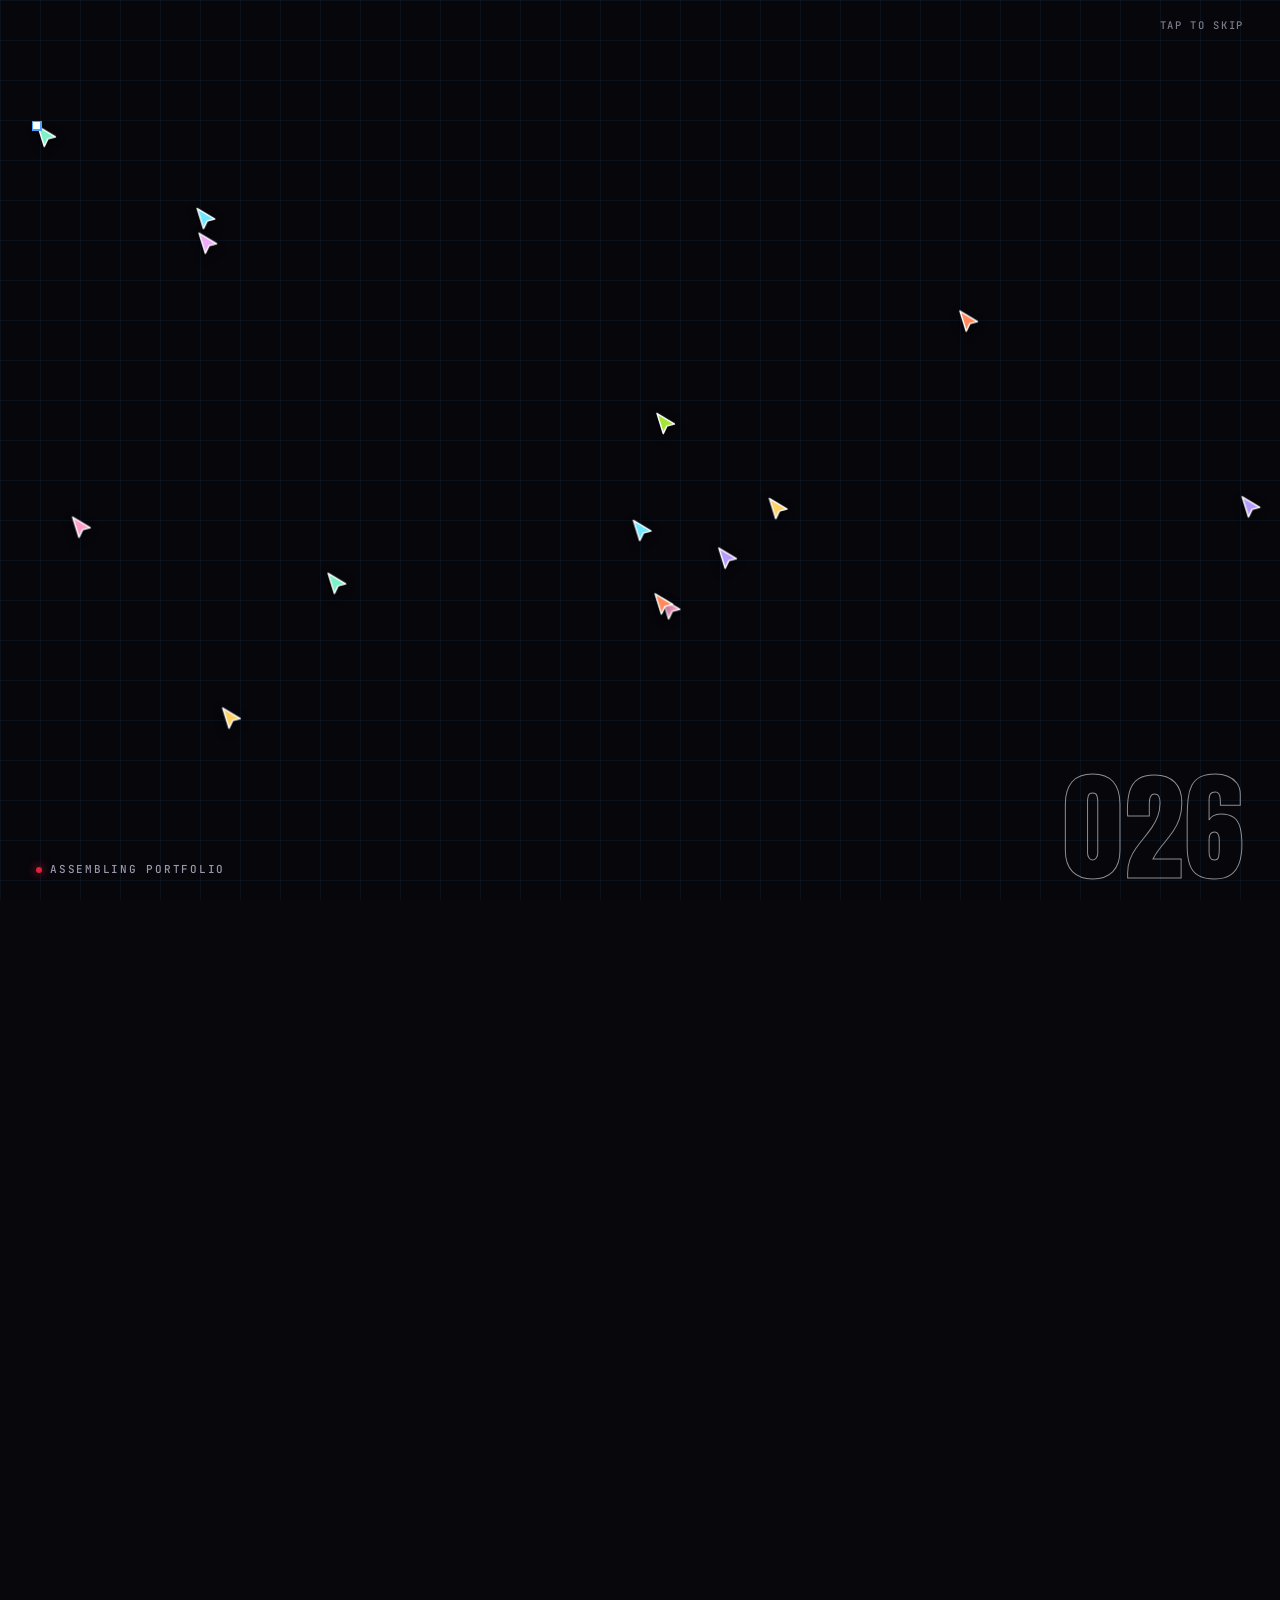
==== simple/index.html @ 1dc8078d "Add files via upload" ====
<!doctype html>
<html lang="en">
<head>
<meta charset="utf-8">
<meta name="viewport" content="width=device-width, initial-scale=1">
<title>Sudarshan Das · Portfolio (simpler version)</title><script>(function(){var K="sd_version";document.addEventListener("click",function(e){var a=e.target.closest&&e.target.closest(".vswitch a");if(!a)return;try{localStorage.setItem(K,a.getAttribute("data-v"))}catch(_){}e.stopImmediatePropagation()},true)})();</script>
<meta name="description" content="Sudarshan Das: Physics student and teacher-in-training at the Central University of Kerala. Research in thin films and detectors, teaching, and creator work in music and video.">
<meta property="og:title" content="Sudarshan Das · Portfolio">
<meta property="og:description" content="Physics · Teacher-in-training · Creator">
<meta property="og:image" content="assets/hero.jpg">
<meta name="theme-color" content="#07070c">
<link rel="preload" href="assets/fonts/Anton-Regular.woff2" as="font" type="font/woff2" crossorigin>
<link rel="preload" href="assets/fonts/caveat700.woff2" as="font" type="font/woff2" crossorigin>
<script src="boot.js"></script>
<link rel="stylesheet" href="styles.css">
</head>
<body>
<div class="bg" aria-hidden="true"><i class="blob b1"></i><i class="blob b2"></i><i class="blob b3"></i><i class="grid"></i></div>
<div class="progress" aria-hidden="true"><i></i></div>
<div class="cursor-dot" aria-hidden="true"></div>
<div class="cursor-ring" aria-hidden="true"></div>
<div class="trail" aria-hidden="true"></div>
<div class="ghosts" aria-hidden="true"></div>
<ol class="rail" aria-hidden="true">
  <li data-to="top"><span>00</span></li><li data-to="about"><span>01</span></li><li data-to="experience"><span>02</span></li><li data-to="work"><span>03</span></li><li data-to="skills"><span>04</span></li><li data-to="contact"><span>05</span></li>
</ol>

<header class="topbar">
  <div class="pillnav">
    <a class="brand" href="#top" aria-label="Back to top"><b>SD</b><span>.</span></a>
    <nav aria-label="Main">
      <a href="#about">About</a>
      <a href="#experience">Experience</a>
      <a href="#work">Work</a>
      <a href="#contact">Contact</a>
    </nav>
    <span class="clock mono" aria-hidden="true"><i></i><span id="clock">Kerala · IST</span></span>
  </div>
</header>
<div class="vswitch" role="group" aria-label="Choose version"><span class="vlabel" aria-hidden="true">Version</span><a href="../" data-v="sketch" title="Sketch (full experience)">Sketch</a><a href="./" data-v="simple" title="Simpler version" class="on" aria-current="true">Simpler</a></div>
<p class="mode-chip mono"><span>Simpler version</span></p>

<main id="top">
  <!-- HERO -->
  <section class="hero" aria-labelledby="hero-title">
    <div class="hero-bg" aria-hidden="true"><span class="plus pl1">+</span><span class="plus pl2">+</span><span class="plus pl3">+</span><span class="plus pl4">+</span></div>

    <h1 id="hero-title" class="hero-title">PORTFOLIO</h1>

    <div class="hero-grid">
      <div class="hero-copy">
        <p class="hello" data-h><span class="script">Hello, I'm</span> <span class="namebox">Sudarshan Das</span></p>
        <p class="rolepill" data-h><i class="rdot"></i><span class="typed">Physics · Teacher-in-training · Creator</span><i class="caret"></i></p>
        <p class="hero-p" data-h><b>Physics</b> student and <b>teacher-in-training</b> at the Central University of Kerala. <b>Research</b> in thin films and detectors, <b>teaching</b>, and <b>creator work</b> in music and video.</p>
        <ul class="chips" data-h data-stagger>
          <li>B.Sc. B.Ed. Physics (ITEP)</li>
          <li>Central Univ. of Kerala</li>
          <li>Thin films &amp; detectors</li>
          <li>Music &amp; video</li>
        </ul>
        <div class="cta" data-h>
          <a class="btn btn-red magnetic" href="#experience"><span>Research &amp; teaching</span></a>
          <a class="btn btn-ghost magnetic" href="#work"><span>Creator work</span></a>
        </div>
      </div>

      <figure class="hero-card" data-h>
        <div class="card-tilt" data-hero-tilt>
          <img src="assets/hero.jpg" alt="Sudarshan Das in a navy tee with a skeleton graphic, by a lake at golden hour" width="720" height="900" fetchpriority="high">
          <span class="scan" aria-hidden="true"></span>
          <span class="status"><i></i>Student · Creator · Music &amp; Video</span>
          <figcaption>
            <span class="mono">(00) PROFILE</span>
            <span class="pill">Odisha → Kerala</span>
          </figcaption>
        </div>
        <div class="glow" aria-hidden="true"></div>
      </figure>

      <aside class="hero-list" aria-label="What I do" data-h>
        <ol>
          <li><span class="mono">01. Research</span><b>Thin films &amp; detectors</b><p>CdS/ZnS solar films at KIIT, RPC detectors at NISER.</p></li>
          <li><span class="mono">02. Teaching</span><b>Classroom &amp; online</b><p>Teaching internship and remote classes with eVidyaloka.</p></li>
          <li><span class="mono">03. Creator</span><b>Music &amp; video</b><p>Lyric reels, a Gita series and my own songs.</p></li>
        </ol>
      </aside>
    </div>
    <a class="scroll-cue mono" href="#about" data-h aria-label="Scroll to About"><i></i>Scroll</a>
  </section>

  <div class="marquee" aria-hidden="true">
    <div class="row" data-dir="-1"><div class="track">
      <span>Solar thin films</span><i>✦</i><span>RPC detectors</span><i>✦</i><span>Classroom physics</span><i>✦</i><span>Lyric reels</span><i>✦</i><span>Bhagavad Gita series</span><i>✦</i><span>Own songs</span><i>✦</i>
    </div></div>
    <div class="row alt" data-dir="1"><div class="track">
      <span>Understand it</span><i>✦</i><span>Build it</span><i>✦</i><span>Explain it</span><i>✦</i><span>Physics</span><i>✦</i><span>Teacher-in-training</span><i>✦</i><span>Creator</span><i>✦</i>
    </div></div>
  </div>

  <!-- STATS (all from the resume or his own posts) -->
  <section class="stats" aria-label="At a glance">
    <div class="stat reveal">
      <span class="num" data-to="2">02</span><i class="bar"></i>
      <span class="stat-label">Research fellowships &amp; internships</span>
    </div>
    <div class="stat reveal" data-delay="1">
      <span class="num" data-to="2">02</span><i class="bar"></i>
      <span class="stat-label">Years of remote teaching (eVidyaloka)</span>
    </div>
    <div class="stat reveal" data-delay="2">
      <span class="num" data-to="1">01</span><i class="bar"></i>
      <span class="stat-label">Full-length Hindi lyrical film</span>
    </div>
    <div class="stat reveal" data-delay="3">
      <span class="num" data-to="2">02</span><i class="bar"></i>
      <span class="stat-label">Episodes of the Gita series</span>
    </div>
  </section>

  <!-- ABOUT -->
  <section id="about" class="section" data-n="01" aria-labelledby="about-title">
    <p class="mono tag" data-scramble>(01/05) ABOUT</p>
    <div class="about-grid">
      <div class="about-text">
        <h2 id="about-title" data-split data-sel>Background &amp; Philosophy</h2>
        <p class="lead reveal" data-delay="1">I'm a Physics student at the Central University of Kerala, training to become a teacher through the B.Sc. B.Ed. (ITEP) programme. I'm from Odisha.</p>
        <p class="reveal" data-delay="2">My research so far is in solid-state and radiation physics: CdS and ZnS solar thin films at KIIT Bhubaneswar, and Resistive Plate Chamber detectors at NISER. I also teach, online for rural government school learners and now in a school classroom. Outside the lab I make music and video.</p>
        <ol class="principles reveal" data-delay="3" data-stagger>
          <li><b>Understand it.</b> Start from the physical question, not the formula.</li>
          <li><b>Build it.</b> Breadboards, thin films, detectors, code. Make it work.</li>
          <li><b>Explain it.</b> If a Class 9 student can't follow it, I haven't finished learning it.</li>
        </ol>
      </div>
      <figure class="about-img reveal clipin" data-delay="2" data-par="-0.06">
        <img src="assets/about.jpg" alt="Sudarshan Das, arms crossed, standing in front of trees by the water" width="600" height="750" loading="lazy">
      </figure>
    </div>
  </section>

  <!-- EXPERIENCE -->
  <section id="experience" class="section" data-n="02" aria-labelledby="exp-title">
    <p class="mono tag" data-scramble>(02/05) EXPERIENCE</p>
    <h2 id="exp-title" data-split data-sel>Research &amp; Teaching</h2>

    <div class="cards research">
      <article class="card reveal">
        <div class="card-body">
          <div class="card-head">
            <span class="mono small">May – Jul 2026</span>
            <span class="stat-mini">NSIP</span>
          </div>
          <h3>Summer Research Fellow</h3>
          <p class="org">Center for Medical and Radiation Physics, NISER Bhubaneswar</p>
          <p>Studying Resistive Plate Chamber detectors: time resolution, spatial tracking and signal processing for charged-particle detection. Guided by Prof. Bedangadas Mohanty.</p>
        </div>
      </article>
      <article class="card reveal" data-delay="1">
        <div class="card-body">
          <div class="card-head">
            <span class="mono small">Mar 2025</span>
            <span class="stat-mini">CdS/ZnS</span>
          </div>
          <h3>Summer Research Intern</h3>
          <p class="org">Photovoltaic Lab, KIIT Bhubaneswar</p>
          <p>Synthesised CdS and ZnS thin films for solar cells, then characterised their optical and structural properties. Supervised by Dr. Udai P. Singh.</p>
        </div>
      </article>
    </div>

    <h3 class="sub" data-split>Teaching &amp; outreach</h3>
    <ol class="timeline" data-timeline>
      <li class="reveal">
        <span class="when mono">Aug – Nov 2026</span>
        <div><b>Teaching internship</b> · PM SHRI Kendriya Vidyalaya, Nileshwar<p>Lesson plans with the 5E model, formative assessment and classroom engagement for middle and secondary classes.</p></div>
      </li>
      <li class="reveal">
        <span class="when mono">Mar 2024 – Apr 2026</span>
        <div><b>Remote digital instruction</b> · eVidyaloka<p>Virtual English classes for rural government school learners over two years, with comprehension checks and visual, digital materials.</p></div>
      </li>
      <li class="reveal">
        <span class="when mono">Feb 2026 – Feb 2027</span>
        <div><b>Campus representative</b> · Internshala<p>Campus outreach, peer drives and events around internships and career skills.</p></div>
      </li>
      <li class="reveal">
        <span class="when mono">2026 – 2027</span>
        <div><b>NSS Unit-4</b> · Central University of Kerala<p>Community service and awareness work. Selected to represent the university at the Viksit Bharat Youth Parliament speech competition, Feb 2026.</p></div>
      </li>
    </ol>

    <h3 class="sub" data-split>Projects</h3>
    <div class="cards projects">
      <article class="card reveal">
        <div class="card-body">
          <div class="card-head"><span class="mono small">Nov 2025 – Jan 2026</span></div>
          <h3>Secure Data Hiding with LSB Steganography</h3>
          <p>Hid data in digital images with the least-significant-bit method, then tested noise resilience and measured quality with PSNR and MSE.</p>
          <ul class="tags"><li>Python</li><li>DSP</li><li>PSNR / MSE</li></ul>
        </div>
      </article>
      <article class="card reveal" data-delay="1">
        <div class="card-body">
          <div class="card-head"><span class="mono small">Classroom</span></div>
          <h3>Breadboard Demos for Secondary Learners</h3>
          <p>Working circuits, including multivibrators and clap switches, built to make electronics concrete for school students.</p>
          <ul class="tags"><li>Breadboard</li><li>Multivibrators</li><li>Sensors</li></ul>
        </div>
      </article>
    </div>
  </section>

  <!-- WORK (creator) -->
  <section id="work" class="section" data-n="03" aria-labelledby="work-title">
    <p class="mono tag" data-scramble>(03/05) WORK</p>
    <h2 id="work-title" data-split data-sel>Creator Work</h2>

    <div class="cards">
      <!-- Ye Baarish, Ye Mausam -->
      <article class="card card-feature reveal">
        <div class="card-media">
          <video class="preview" src="assets/preview-kerala.mp4" poster="assets/cover-kerala.jpg" muted loop playsinline preload="metadata" aria-label="Preview clip from Ye Baarish, Ye Mausam"></video>
          <span class="chip chip-red">Film</span>
        </div>
        <div class="card-body">
          <div class="card-head">
            <span class="mono small">Hindi lyrical video</span>
            <span class="stat-mini">01 <small>full-length</small></span>
          </div>
          <h3>Ye Baarish, Ye Mausam</h3>
          <p>Kerala rain and a one-sided love story. I directed the visuals and the lyric treatment; the song was made with Suno AI.</p>
          <p class="honest">AI-assisted: the song was made with Suno AI. Visuals and lyric direction are mine.</p>
          <div class="btn-row">
            <a class="btn btn-red" href="https://ye-baarish-ye-mausam.sites.tab.bot/" target="_blank" rel="noopener">Download the song ↗</a>
          </div>
        </div>
      </article>

      <!-- Gita series -->
      <article class="card reveal">
        <div class="card-media duo">
          <img src="assets/cover-gita1.jpg" alt="Bhagavad Gita series, Day 1 cover" loading="lazy" width="540" height="960">
          <img src="assets/cover-gita2.jpg" alt="Bhagavad Gita series, Day 2 cover" loading="lazy" width="540" height="960">
          <video class="preview" src="assets/preview-gita.mp4" muted loop playsinline preload="metadata" aria-label="Preview clip from the Bhagavad Gita series"></video>
        </div>
        <div class="card-body">
          <div class="card-head">
            <span class="mono small">Animated series · daily</span>
            <span class="stat-mini">02 <small>episodes</small></span>
          </div>
          <h3>Bhagavad Gita Series</h3>
          <p>One verse a day. Hindi narration, the Sanskrit shloka, English captions, painted characters.</p>
          <ul class="tags"><li>Day 1 · 1.1</li><li>Day 2 · 1.2</li></ul>
          <div class="btn-row">
            <a class="btn btn-ghost" href="https://www.instagram.com/sudarshan.4u/" target="_blank" rel="noopener">Follow on Instagram ↗</a>
          </div>
        </div>
      </article>

      <div class="stack">
      <article class="card card-type reveal">
        <div class="card-body">
          <div class="card-head"><span class="mono small">Reels</span><span class="glyph" aria-hidden="true">♪</span></div>
          <h3>Lyric Reels</h3>
          <p>Lyric reels in the style of Darshan Raval's songs: words on screen, timed to the line, cut for Instagram.</p>
          <ul class="tags"><li>Hindi</li><li>Lyrics</li><li>Short-form</li></ul>
          <div class="btn-row">
            <a class="btn btn-ghost" href="https://www.instagram.com/sudarshan.4u/" target="_blank" rel="noopener">See the reels ↗</a>
          </div>
        </div>
      </article>

      <article class="card card-type reveal">
        <div class="card-body">
          <div class="card-head"><span class="mono small">Music</span><span class="glyph" aria-hidden="true">✶</span></div>
          <h3>Own Songs</h3>
          <p>I write and release my own songs, from lyrics to the final cut.</p>
          <ul class="tags"><li>Original</li><li>Writing</li><li>Release</li></ul>
          <div class="btn-row">
            <a class="btn btn-ghost" href="https://www.instagram.com/sudarshan.4u/" target="_blank" rel="noopener">Listen on Instagram ↗</a>
          </div>
        </div>
      </article>
      </div>
    </div>
  </section>

  <!-- SKILLS & EDUCATION -->
  <section id="skills" class="section" data-n="04" aria-labelledby="skills-title">
    <p class="mono tag" data-scramble>(04/05) SKILLS</p>
    <h2 id="skills-title" data-split data-sel>Education &amp; Skills</h2>

    <div class="edu reveal">
      <p class="mono small">Education</p>
      <div class="edu-row">
        <b>B.Sc. B.Ed. in Physics (Integrated Teacher Education Programme)</b>
        <span>Central University of Kerala · Aug 2023 – Apr 2027</span>
      </div>
      <div class="edu-row">
        <b>Higher Secondary (+2 Science)</b>
        <span>NIST Higher Secondary School, Balasore · 2021 – 2023</span>
      </div>
    </div>

    <div class="skills" data-stagger-skip>
      <div class="skill-group reveal"><h4>Physics &amp; materials</h4><p>Thin film deposition, CdS/ZnS fabrication, RPC detectors, optical spectroscopy, radiation physics</p></div>
      <div class="skill-group reveal" data-delay="1"><h4>Software &amp; web</h4><p>Python, GitHub, Supabase, VS Code, platform deployment</p></div>
      <div class="skill-group reveal" data-delay="2"><h4>Signal &amp; data</h4><p>LSB steganography, noise resilience analysis, digital signal processing, PSNR / MSE</p></div>
      <div class="skill-group reveal" data-delay="3"><h4>Electronics</h4><p>Breadboard prototyping, multivibrator circuits, sensor integration, analog troubleshooting</p></div>
      <div class="skill-group reveal" data-delay="4"><h4>Teaching &amp; communication</h4><p>STEM lesson planning, thinking-classroom methods, seminar delivery, public speaking</p></div>
    </div>

    <div class="langs reveal">
      <span class="mono small">Languages</span>
      <ul class="tags"><li>Odia · advanced</li><li>English · advanced</li><li>Hindi · advanced</li><li>Malayalam · intermediate</li></ul>
    </div>
  </section>

  <!-- CONTACT -->
  <section id="contact" class="section contact" data-n="05" aria-labelledby="contact-title">
    <p class="mono tag" data-scramble>(05/05) CONTACT</p>
    <h2 id="contact-title" data-split data-sel>Say hi.</h2>
    <p class="reveal" data-delay="1">The easiest way to reach me is a DM on Instagram.</p>
    <div class="btn-row reveal" data-delay="2">
      <a class="btn btn-red btn-lg" href="https://www.instagram.com/sudarshan.4u/" target="_blank" rel="noopener">DM @sudarshan.4u ↗</a>
      <a class="btn btn-ghost btn-lg" href="https://github.com/Darshan-143" target="_blank" rel="noopener">GitHub ↗</a>
    </div>

    <div class="ask reveal" data-delay="3" id="ask" data-sel>
      <h3>Request my contact details</h3>
      <p class="ask-note">I keep my phone and email off this page. Add your name and why you want to reach me; the message goes to my Instagram DM, and I decide whether to share.</p>
      <label class="field">
        <span>Your name</span>
        <input id="ask-name" type="text" autocomplete="name" maxlength="60" placeholder="Name">
      </label>
      <label class="field">
        <span>Why you want to reach me</span>
        <input id="ask-why" type="text" maxlength="140" placeholder="Work, a collab, a teaching question…">
      </label>
      <button id="ask-btn" class="btn btn-red" type="button">Request via Instagram DM ↗</button>
      <p id="ask-status" class="ask-status" role="status" aria-live="polite"></p>
    </div>
  </section>

</main>

<footer class="footer">
  <p class="to-sketch"><a href="../" data-v="sketch" class="vfoot">&larr; Back to the sketch version</a></p>
  <p><span>© Sudarshan Das</span> <span class="sep">·</span> <span>Designed &amp; built with Tab</span></p>
</footer>

<script src="script.js"></script>
</body>
</html>
---- simple/styles.css ----
/* Sudarshan Das · portfolio v2. Mobile first. Self-contained: no remote assets. */
@font-face{font-family:"Anton";src:url(assets/fonts/Anton-Regular.woff2) format("woff2");font-display:swap}
@font-face{font-family:"Caveat";src:url(assets/fonts/caveat700.woff2) format("woff2");font-weight:700;font-display:swap}
@font-face{font-family:"Space Grotesk";src:url(assets/fonts/sg.woff2) format("woff2");font-weight:400 700;font-display:swap}
@font-face{font-family:"JetBrains Mono";src:url(assets/fonts/jb500.woff2) format("woff2");font-weight:500;font-display:swap}
:root{
  --bg:#07070c;--bg2:#0d0b1f;--indigo:#1c1650;--indigo-2:#2a2170;
  --red:#e0213a;--red-2:#ff4d5e;--red-d:#6e0f1f;
  --blue:#4aa3ff;
  --ink:#f4f2f7;--mute:#9b97ab;--line:rgba(255,255,255,.09);--glass:rgba(255,255,255,.04);
  --sans:"Space Grotesk",-apple-system,BlinkMacSystemFont,"Segoe UI",Inter,Helvetica,Arial,system-ui,sans-serif;
  --display:"Anton","Arial Narrow Bold",Impact,"Helvetica Neue",Arial,sans-serif;
  --script:"Caveat","Segoe Script","Bradley Hand",cursive;
  --mono:"JetBrains Mono",ui-monospace,SFMono-Regular,Menlo,Consolas,"Liberation Mono",monospace;
  --ease:cubic-bezier(.16,.84,.24,1);
  --radius:18px;--pad:20px;
  color-scheme:dark;
}
*,*::before,*::after{box-sizing:border-box}
html{-webkit-text-size-adjust:100%;scroll-behavior:auto;overflow-x:hidden;overflow-x:clip}
html.intro,html.intro body{overflow:hidden;height:100%}
body{margin:0;min-height:100vh;overflow-x:clip;font-family:var(--sans);color:var(--ink);background:var(--bg);line-height:1.55;-webkit-font-smoothing:antialiased}
img,video{display:block;max-width:100%;height:auto}
a{color:inherit}
:focus-visible{outline:2px solid var(--red-2);outline-offset:3px;border-radius:6px}
h1,h2,h3,p,ul,ol,figure{margin:0}
::selection{background:var(--red);color:#fff}
.mono{font-family:var(--mono);font-size:11.5px;letter-spacing:.14em;text-transform:uppercase;color:var(--mute)}
.small{font-size:11px}

/* ---------- ambient background (fixed layer, cheap transforms only) ---------- */
.bg{position:fixed;inset:0;z-index:-1;overflow:hidden;background:var(--bg)}
.blob{position:absolute;border-radius:50%;opacity:.6;will-change:transform}
.b1{width:90vw;height:70vh;right:-35vw;top:-18vh;background:radial-gradient(closest-side,rgba(224,33,58,.55),transparent);animation:drift1 22s ease-in-out infinite alternate}
.b2{width:100vw;height:80vh;left:-45vw;top:28vh;background:radial-gradient(closest-side,rgba(42,33,112,.9),transparent);animation:drift2 28s ease-in-out infinite alternate}
.b3{width:80vw;height:60vh;right:-30vw;bottom:-10vh;background:radial-gradient(closest-side,rgba(28,22,80,.9),transparent);animation:drift1 34s ease-in-out infinite alternate-reverse}
.grid{position:absolute;inset:0;background-image:linear-gradient(rgba(255,255,255,.035) 1px,transparent 1px),linear-gradient(90deg,rgba(255,255,255,.035) 1px,transparent 1px);background-size:56px 56px;
  -webkit-mask-image:radial-gradient(70% 60% at 50% 30%,#000,transparent 80%);mask-image:radial-gradient(70% 60% at 50% 30%,#000,transparent 80%)}
@keyframes drift1{to{transform:translate3d(-8vw,10vh,0) scale(1.15)}}
@keyframes drift2{to{transform:translate3d(10vw,-8vh,0) scale(1.1)}}

/* ---------- progress, rail ---------- */
.progress{position:fixed;left:0;right:0;top:0;height:3px;z-index:90;pointer-events:none}
.progress i{display:block;height:100%;width:100%;transform-origin:0 50%;transform:scaleX(0);background:linear-gradient(90deg,var(--red-d),var(--red),var(--red-2));box-shadow:0 0 14px 2px rgba(224,33,58,.8)}
.rail{display:none}
@media (min-width:1100px){
  .rail{display:flex;flex-direction:column;gap:14px;position:fixed;right:22px;top:50%;translate:0 -50%;z-index:60;list-style:none;margin:0;padding:0}
  .rail::before{content:"";position:absolute;right:3px;top:0;bottom:0;width:1px;background:var(--line)}
  .rail::after{content:"";position:absolute;right:3px;top:0;bottom:0;width:1px;background:var(--red);transform-origin:0 0;transform:scaleY(var(--p,0));box-shadow:0 0 10px var(--red)}
  .rail li{position:relative;display:flex;justify-content:flex-end;align-items:center;gap:10px;cursor:pointer;padding-right:14px}
  .rail li::after{content:"";position:absolute;right:0;top:50%;width:7px;height:7px;margin-top:-3.5px;border-radius:50%;background:#2b2a3a;transition:background .3s,box-shadow .3s,transform .3s;z-index:1}
  .rail li span{font-family:var(--mono);font-size:10px;letter-spacing:.12em;color:var(--mute);opacity:.55;transition:opacity .3s,color .3s,transform .3s}
  .rail li.on::after,.rail li.past::after{background:var(--red);box-shadow:0 0 12px 2px rgba(224,33,58,.8)}
  .rail li.on::after{transform:scale(1.5)}
  .rail li.on span{color:#fff;opacity:1;transform:translateX(-4px)}
}

/* ---------- top pill nav ---------- */
.topbar{position:fixed;inset:12px 0 auto 0;z-index:70;display:flex;justify-content:center;padding:0 10px;pointer-events:none}
.pillnav{pointer-events:auto;display:flex;align-items:center;gap:6px;padding:6px 8px 6px 6px;border-radius:999px;border:1px solid var(--line);
  background:rgba(14,12,28,.62);backdrop-filter:blur(14px) saturate(150%);-webkit-backdrop-filter:blur(14px) saturate(150%);
  box-shadow:0 10px 40px -12px rgba(0,0,0,.8),inset 0 1px 0 rgba(255,255,255,.06);transition:transform .5s var(--ease),opacity .4s}
.brand{display:inline-flex;align-items:center;justify-content:center;width:38px;height:34px;border-radius:999px;background:var(--red);color:#fff;text-decoration:none;font-family:var(--display);letter-spacing:.04em;font-size:15px;box-shadow:0 0 22px -2px rgba(224,33,58,.9)}
.brand span{color:#fff;opacity:.7}
.pillnav nav{display:flex;gap:2px}
.pillnav nav a{position:relative;font-size:12.5px;text-decoration:none;color:var(--mute);padding:7px 8px;border-radius:999px;transition:color .2s,background .2s}
.pillnav nav a:hover,.pillnav nav a.on{color:#fff;background:rgba(255,255,255,.07)}
.clock{display:none;align-items:center;gap:8px;padding:0 12px 0 6px;color:var(--ink);font-size:10.5px}
.clock i{width:6px;height:6px;border-radius:50%;background:#3ddc84;box-shadow:0 0 10px #3ddc84;animation:pulse 1.8s ease-in-out infinite}
@keyframes pulse{0%,100%{opacity:1;transform:scale(1)}50%{opacity:.35;transform:scale(.7)}}
html.intro .topbar{opacity:0;transform:translateY(-30px)}
.topbar{transition:opacity .6s .2s,transform .8s var(--ease) .2s}
.topbar.hide .pillnav{transform:translateY(-140%)}
@media (min-width:640px){.clock{display:inline-flex}.pillnav nav a{font-size:13.5px;padding:7px 12px}.pillnav{gap:10px}}

/* ---------- cursor ---------- */
.cursor-dot,.cursor-ring,.trail{display:none}
@media (pointer:fine){
  html:not(.rm) .cursor-dot,html:not(.rm) .cursor-ring{display:block;position:fixed;left:0;top:0;pointer-events:none;z-index:200;border-radius:50%;opacity:0;transition:opacity .3s}
  .cursor-dot{width:8px;height:8px;margin:-4px 0 0 -4px;background:#fff;box-shadow:0 0 14px 4px rgba(255,77,94,.95),0 0 40px 10px rgba(224,33,58,.5)}
  .cursor-ring{width:40px;height:40px;margin:-20px 0 0 -20px;border:1px solid rgba(255,77,94,.6);transition:opacity .3s,width .3s var(--ease),height .3s var(--ease),margin .3s var(--ease),background .3s,border-color .3s}
  .cursor-ring.hover{width:70px;height:70px;margin:-35px 0 0 -35px;background:rgba(224,33,58,.14);border-color:rgba(255,120,135,.9)}
  .cursor-ring.down{width:26px;height:26px;margin:-13px 0 0 -13px;background:rgba(224,33,58,.35)}
  html:not(.rm) .trail{display:block;position:fixed;left:0;top:0;z-index:199;pointer-events:none}
  .trail i{position:absolute;left:0;top:0;border-radius:50%;pointer-events:none;background:radial-gradient(circle,rgba(255,110,125,.9),rgba(224,33,58,.35) 55%,transparent 72%);will-change:transform;opacity:0}
  body.has-cursor .cursor-dot,body.has-cursor .cursor-ring{opacity:1}
  body.has-cursor .trail i{opacity:1}
  html.has-cursor-css,html.has-cursor-css a,html.has-cursor-css button{cursor:none}
}

/* ghost cursors (design-tool style collaborators) */
.ghosts{position:fixed;inset:0;z-index:65;pointer-events:none;overflow:hidden}
.ghost{position:absolute;left:0;top:0;opacity:0;transition:opacity 1s;will-change:transform;color:var(--c,#7cf0c8)}
.ghost.on{opacity:.95}
.ghost svg{display:block;width:17px;height:21px;fill:currentColor;stroke:#fff;stroke-width:1.1;stroke-linejoin:round;filter:drop-shadow(0 3px 5px rgba(0,0,0,.5))}
.ghost em{position:absolute;left:14px;top:17px;font:500 10px/1 var(--mono);font-style:normal;letter-spacing:.06em;color:#0a0a12;background:var(--c);border-radius:4px 10px 10px 10px;padding:4px 7px;white-space:nowrap}
.ghost em b{font-weight:500;color:#0a0a12;mix-blend-mode:normal}
.ghost.click svg{animation:click .35s ease-out}
@keyframes click{50%{transform:scale(.78)}}
@media (max-width:640px){.ghost{display:none}.ghost:nth-child(-n+2){display:block}}

/* ---------- intro / preloader ---------- */
.loader{position:fixed;inset:0;z-index:1000;overflow:hidden;cursor:pointer;color:var(--ink)}
.in-panel{position:absolute;left:0;right:0;height:50.5%;background:#06060b;transition:transform .9s cubic-bezier(.7,0,.2,1)}
.in-panel.top{top:0}.in-panel.bot{bottom:0}
.loader.open .in-panel.top{transform:translateY(-101%)}
.loader.open .in-panel.bot{transform:translateY(101%)}
.in-panel::after{content:"";position:absolute;left:0;right:0;height:2px;background:var(--red);box-shadow:0 0 22px 3px var(--red);opacity:0;transition:opacity .2s}
.in-panel.top::after{bottom:0}.in-panel.bot::after{top:0}
.loader.open .in-panel::after{opacity:1}
.in-grid{position:absolute;inset:0;background-image:linear-gradient(rgba(74,163,255,.07) 1px,transparent 1px),linear-gradient(90deg,rgba(74,163,255,.07) 1px,transparent 1px);background-size:40px 40px;opacity:0;transition:opacity .6s}
.loader.p2 .in-grid{opacity:1}
.in-stage{position:absolute;inset:0;transition:opacity .25s}
.loader.open .in-stage,.loader.open .in-grid,.loader.open .in-logo,.loader.open .in-count{opacity:0;transition:opacity .25s}
.in-logo{position:absolute;left:50%;top:50%;width:84px;height:84px;margin:-42px 0 0 -42px;border-radius:24px;background:var(--red);display:grid;place-items:center;
  font-family:var(--display);font-size:34px;letter-spacing:.04em;color:#fff;box-shadow:0 0 70px 6px rgba(224,33,58,.65);transform:scale(.2);opacity:0;transition:transform .7s var(--ease) .1s,opacity .4s .1s,top .8s var(--ease),left .8s var(--ease),width .8s var(--ease),height .8s var(--ease),margin .8s var(--ease),border-radius .8s}
.loader.p1 .in-logo{transform:scale(1);opacity:1}
.loader.p2 .in-logo{opacity:.0;transform:scale(.4)}
.in-count{position:absolute;left:var(--pad);right:var(--pad);bottom:calc(22px + env(safe-area-inset-bottom));display:flex;justify-content:space-between;align-items:flex-end;font-family:var(--mono);font-size:11px;letter-spacing:.16em;text-transform:uppercase;color:var(--mute)}
.in-count b{font-family:var(--display);font-weight:400;font-size:clamp(54px,12vw,120px);line-height:.85;color:transparent;-webkit-text-stroke:1px rgba(255,255,255,.55);letter-spacing:.01em;font-variant-numeric:tabular-nums}
.in-count span::before{content:"";display:inline-block;width:6px;height:6px;border-radius:50%;background:var(--red);box-shadow:0 0 10px var(--red);margin-right:8px;animation:pulse 1s infinite}
.fbox{position:absolute;border:1.5px solid var(--blue);background:rgba(74,163,255,.1);box-shadow:0 0 24px -4px rgba(74,163,255,.5);width:0;height:0;transition:width .62s var(--ease),height .62s var(--ease),opacity .25s}
.fbox>i{position:absolute;width:9px;height:9px;background:#fff;border:1px solid var(--blue)}
.fbox>i:nth-child(1){left:-4px;top:-4px}.fbox>i:nth-child(2){right:-4px;top:-4px}.fbox>i:nth-child(3){left:-4px;bottom:-4px}.fbox>i:nth-child(4){right:-4px;bottom:-4px}
.fbox>em{position:absolute;left:50%;top:100%;transform:translate(-50%,9px);background:var(--blue);color:#06101c;font:500 10px/1 var(--mono);font-style:normal;padding:4px 7px;border-radius:5px;white-space:nowrap;opacity:0;transition:opacity .3s .5s}
.fbox>u{position:absolute;left:-1px;top:-19px;font:500 9.5px/1 var(--mono);text-transform:uppercase;letter-spacing:.1em;color:var(--blue);text-decoration:none;opacity:0;transition:opacity .3s .1s}
.fbox.go{width:var(--w);height:var(--h)}
.fbox.go>em,.fbox.go>u{opacity:1}
.fbox.go.fill{background:rgba(224,33,58,.16);border-color:var(--red-2);transition:background .5s}
.in-cur{position:absolute;left:0;top:0;color:var(--c,#7cf0c8);transition:transform .95s cubic-bezier(.3,.7,.2,1),opacity .4s;will-change:transform;opacity:0}
.in-cur.show{opacity:1}
.in-cur svg{display:block;width:22px;height:27px;fill:currentColor;stroke:#fff;stroke-width:1.1;stroke-linejoin:round;filter:drop-shadow(0 3px 5px rgba(0,0,0,.5))}
.in-cur.drag{transition:transform .62s var(--ease)}
.in-skip{position:absolute;right:var(--pad);top:calc(18px + env(safe-area-inset-bottom));font:500 10.5px var(--mono);letter-spacing:.16em;text-transform:uppercase;color:var(--mute);opacity:.8}

/* ---------- hero ---------- */
.hero{position:relative;overflow-x:clip;min-height:100svh;max-width:1440px;margin:0 auto;padding:84px var(--pad) 48px;display:flex;flex-direction:column;justify-content:center}
.hero-bg{position:absolute;inset:0;pointer-events:none;overflow:hidden}
.plus{position:absolute;font:300 34px/1 var(--mono);color:rgba(255,255,255,.22);animation:twinkle 4s ease-in-out infinite}
.pl1{left:8%;top:14%}.pl2{right:10%;top:24%;animation-delay:1s}.pl3{left:14%;bottom:18%;animation-delay:2s;font-size:22px}.pl4{right:20%;bottom:12%;animation-delay:.5s;font-size:26px;color:rgba(255,77,94,.45)}
@keyframes twinkle{0%,100%{opacity:.15;transform:scale(.8) rotate(0)}50%{opacity:1;transform:scale(1.15) rotate(90deg)}}
.hero-title{position:relative;z-index:1;font-family:var(--display);font-weight:400;text-transform:uppercase;line-height:.9;letter-spacing:.005em;
  font-size:calc((100vw - 2 * var(--pad)) / 3.98);white-space:nowrap;text-align:center;margin:6px 0 0;will-change:transform;
  filter:drop-shadow(0 0 22px rgba(224,33,58,.28))}
.hero-title .ch{display:inline-block;position:relative;color:transparent;-webkit-text-fill-color:transparent;-webkit-text-stroke:1.6px var(--red-2);
  background:linear-gradient(180deg,rgba(224,33,58,.55),rgba(110,15,31,.1) 80%,transparent);-webkit-background-clip:text;background-clip:text;
  transition:-webkit-text-fill-color .35s,color .35s,transform .35s var(--ease)}
.hero-title .ch:hover{-webkit-text-fill-color:var(--red);transform:translateY(-6px)}
html.js:not(.ready) .hero-title .ch{opacity:0}
html.ready .hero-title .ch{animation:letterIn 1.1s var(--ease) both,ignite 1.6s ease-out both;animation-delay:calc(var(--i)*55ms),calc(var(--i)*55ms)}
@keyframes letterIn{from{opacity:0;transform:translateY(60%) scale(.9) rotateX(60deg);filter:blur(10px)}to{opacity:1;transform:none;filter:none}}
@keyframes ignite{0%{-webkit-text-fill-color:var(--red);}35%{-webkit-text-fill-color:var(--red-2)}100%{-webkit-text-fill-color:transparent}}
html.rm .hero-title .ch{animation:none}
.hero-grid{position:relative;z-index:2;display:grid;gap:26px;margin-top:-2.6vw}
.hello{display:flex;flex-wrap:wrap;align-items:flex-end;gap:2px 10px;margin-bottom:14px}
.script{font-family:var(--script);font-weight:700;font-size:clamp(34px,9vw,62px);line-height:1;color:#fff;display:inline-block;transform:rotate(-5deg);transform-origin:left bottom;text-shadow:0 0 30px rgba(255,255,255,.25)}
.namebox{display:inline-block;background:var(--red);color:#fff;font-family:var(--display);text-transform:uppercase;font-size:clamp(30px,8.4vw,66px);line-height:1;padding:6px 14px 4px;letter-spacing:.03em;box-shadow:0 14px 50px -10px rgba(224,33,58,.85);position:relative;overflow:hidden}
.namebox::after{content:"";position:absolute;inset:0;background:linear-gradient(100deg,transparent 35%,rgba(255,255,255,.55) 50%,transparent 65%);transform:translateX(-120%);animation:shine 5s 2.8s ease-in-out infinite}
@keyframes shine{0%,60%{transform:translateX(-120%)}100%{transform:translateX(120%)}}
.rolepill{display:inline-flex;align-items:center;gap:10px;padding:8px 14px;border-radius:999px;border:1px solid rgba(255,255,255,.14);background:rgba(255,255,255,.04);font:500 12px var(--mono);letter-spacing:.06em;color:#fff;max-width:100%}
.rdot{width:7px;height:7px;border-radius:50%;background:var(--red-2);box-shadow:0 0 10px var(--red);animation:pulse 1.6s infinite;flex:none}
.typed{white-space:nowrap}
.caret{width:2px;height:15px;background:var(--red-2);animation:blink .9s steps(1) infinite;margin-left:-4px}
@keyframes blink{50%{opacity:0}}
.hero-p{margin-top:16px;color:#c9c5d6;font-size:clamp(15px,1.4vw,17px);max-width:46ch}
.hero-p b{color:#fff;font-weight:600;background:linear-gradient(0deg,rgba(224,33,58,.45) 0 38%,transparent 38%);padding:0 2px}
.chips{list-style:none;padding:0;margin:18px 0 0;display:flex;flex-wrap:wrap;gap:8px}
.chips li{font-size:12.5px;padding:6px 11px;border-radius:999px;border:1px solid rgba(224,33,58,.45);background:rgba(224,33,58,.08);color:#ffd6dc;transition:transform .25s,box-shadow .25s,background .25s}
.chips li:hover{transform:translateY(-2px);box-shadow:0 0 22px -4px rgba(224,33,58,.8);background:rgba(224,33,58,.18)}
.cta,.btn-row{display:flex;flex-wrap:wrap;gap:10px;margin-top:24px}
.btn{position:relative;overflow:hidden;display:inline-flex;align-items:center;justify-content:center;gap:6px;min-height:44px;padding:11px 18px;border-radius:999px;font-weight:600;font-size:14.5px;text-decoration:none;border:1px solid transparent;
  transition:transform .35s var(--ease),box-shadow .3s ease,background .25s,border-color .25s;-webkit-tap-highlight-color:transparent;isolation:isolate}
.btn>span{position:relative;z-index:1;pointer-events:none}
.btn:hover{translate:0 -2px}
.btn:active{scale:.97}
.btn-red{background:var(--red);color:#fff;box-shadow:0 10px 30px -8px rgba(224,33,58,.9)}
.btn-red:hover{box-shadow:0 14px 40px -6px rgba(224,33,58,1);background:var(--red-2)}
.btn-ghost{background:var(--glass);color:var(--ink);border-color:var(--line)}
.btn-ghost:hover{border-color:rgba(255,77,94,.6);box-shadow:0 0 26px -6px rgba(224,33,58,.7)}
.btn-lg{min-height:52px;padding:14px 26px;font-size:16px}
.ripple{position:absolute;border-radius:50%;background:rgba(255,255,255,.45);transform:scale(0);animation:ripple .65s ease-out forwards;pointer-events:none;z-index:0}
@keyframes ripple{to{transform:scale(1);opacity:0}}

/* hero card */
.hero-card{position:relative;margin:0;justify-self:center;width:min(340px,80vw);perspective:900px}
.card-tilt{position:relative;border-radius:var(--radius);overflow:hidden;transform-style:preserve-3d;transform:rotateX(var(--rx,0deg)) rotateY(var(--ry,0deg));transition:transform .2s ease-out;
  border:1px solid rgba(255,77,94,.35);box-shadow:0 30px 80px -20px rgba(0,0,0,.85),0 0 60px -10px rgba(224,33,58,.5);-webkit-tap-highlight-color:transparent}
.card-tilt img{width:100%;aspect-ratio:4/5;object-fit:cover;object-position:50% 30%;filter:grayscale(1) contrast(1.1) brightness(1.15);transition:filter .7s}
.card-tilt::before{content:"";position:absolute;inset:0;z-index:1;pointer-events:none;background:linear-gradient(165deg,#ff2d4a,#8a1228 60%,#3a0a22);mix-blend-mode:multiply;opacity:.8;transition:opacity .7s}
.card-tilt::after{content:"";position:absolute;inset:0;z-index:2;pointer-events:none;background:linear-gradient(0deg,rgba(7,7,12,.9),transparent 42%),radial-gradient(60% 40% at var(--gx,50%) var(--gy,20%),rgba(255,255,255,.22),transparent 70%)}
.card-tilt:hover img,.card-tilt.color img{filter:none}
.card-tilt:hover::before,.card-tilt.color::before{opacity:.0}
.scan{position:absolute;left:0;right:0;top:-3px;height:3px;z-index:4;background:var(--red-2);box-shadow:0 0 24px 6px var(--red);opacity:0}
html.ready .scan{animation:scan 1.8s 1.1s ease-in-out both}
@keyframes scan{0%{top:-3px;opacity:1}90%{opacity:1}100%{top:100%;opacity:0}}
.status{position:absolute;z-index:3;left:12px;top:12px;display:inline-flex;align-items:center;gap:7px;padding:6px 10px;border-radius:999px;background:rgba(7,7,12,.7);border:1px solid rgba(255,77,94,.5);font:500 9.5px var(--mono);letter-spacing:.1em;text-transform:uppercase;backdrop-filter:blur(6px)}
.status i{width:6px;height:6px;border-radius:50%;background:var(--red-2);box-shadow:0 0 8px var(--red);animation:pulse 1.4s infinite}
.card-tilt figcaption{position:absolute;left:14px;right:14px;bottom:14px;z-index:3;display:flex;justify-content:space-between;align-items:center;gap:8px}
.card-tilt figcaption .mono{color:#fff}
.pill{font-size:11px;background:rgba(255,255,255,.12);border:1px solid rgba(255,255,255,.2);padding:5px 10px;border-radius:999px;backdrop-filter:blur(8px)}
.glow{position:absolute;inset:-12%;z-index:-1;background:radial-gradient(closest-side,rgba(224,33,58,.5),transparent 70%);filter:blur(24px);animation:glowp 4s ease-in-out infinite}
@keyframes glowp{50%{opacity:.5;transform:scale(1.08)}}

/* hero list */
.hero-list ol{list-style:none;padding:0;margin:0;display:grid;gap:12px}
.hero-list li{position:relative;padding:14px 16px 14px 18px;border:1px solid var(--line);border-radius:14px;background:var(--glass);transition:border-color .3s,transform .4s var(--ease),background .3s;overflow:hidden}
.hero-list li::before{content:"";position:absolute;left:0;top:0;bottom:0;width:2px;background:var(--red);transform:scaleY(0);transform-origin:0 0;transition:transform .5s var(--ease)}
.hero-list li:hover{border-color:rgba(255,77,94,.5);transform:translateX(6px);background:rgba(224,33,58,.07)}
.hero-list li:hover::before{transform:scaleY(1)}
.hero-list .mono{color:var(--red-2);display:block;margin-bottom:6px}
.hero-list b{display:block;font-size:17px;letter-spacing:-.01em}
.hero-list p{color:#a9a5b9;font-size:13.5px;margin-top:3px}
.scroll-cue{display:none;align-items:center;gap:10px;text-decoration:none;position:absolute;left:50%;bottom:16px;translate:-50% 0}
.scroll-cue i{width:1px;height:34px;background:linear-gradient(var(--red-2),transparent);animation:cue 1.8s ease-in-out infinite;transform-origin:0 0}
@keyframes cue{0%{transform:scaleY(0)}50%{transform:scaleY(1)}100%{transform:scaleY(1);opacity:0}}
@media (min-width:760px){.scroll-cue{display:flex;flex-direction:column}}

/* hero intro choreography (everything marked data-h waits for .ready) */
html.js:not(.ready) [data-h]{opacity:0}
html.ready [data-h]{animation:hIn 1s var(--ease) both;animation-delay:calc(var(--hd,0)*120ms + .35s)}
.hello{--hd:1}.rolepill{--hd:3}.hero-p{--hd:4}.chips{--hd:5}.cta{--hd:6}.hero-card{--hd:2}.hero-list{--hd:5}.scroll-cue{--hd:8}
@keyframes hIn{from{opacity:0;translate:0 34px;filter:blur(8px)}to{opacity:1;translate:0 0;filter:none}}
html.ready .hero-card{animation-name:cardIn}
@keyframes cardIn{from{opacity:0;translate:0 60px;scale:.9;filter:blur(10px)}to{opacity:1;translate:0 0;scale:1;filter:none}}
html.ready .script{animation:write 1s .9s steps(14) both}
@keyframes write{from{clip-path:inset(-10% 100% -10% 0)}to{clip-path:inset(-10% -4% -10% 0)}}
html.ready .namebox{animation:wipe .9s .6s var(--ease) both}
@keyframes wipe{from{clip-path:inset(0 100% 0 0)}to{clip-path:inset(0)}}
html.rm [data-h],html.rm .script,html.rm .namebox{animation:none!important}
html.ready .chips li{animation:chipIn .7s var(--ease) both;animation-delay:calc(var(--i)*80ms + 1.2s)}
@keyframes chipIn{from{opacity:0;scale:.6}to{opacity:1;scale:1}}
html.rm .chips li{animation:none}

/* ---------- marquee ---------- */
.marquee{overflow:hidden;border-block:1px solid var(--line);background:linear-gradient(90deg,rgba(224,33,58,.08),rgba(42,33,112,.18),rgba(224,33,58,.08));padding:10px 0;transform:skewX(var(--sk,0deg));margin:0}
.marquee .row{overflow:hidden;white-space:nowrap}
.marquee .track{display:inline-flex;align-items:center;gap:22px;padding:6px 0;will-change:transform}
.marquee span{font-family:var(--display);text-transform:uppercase;font-size:clamp(26px,5vw,46px);color:#fff;letter-spacing:.02em;line-height:1.1}
.marquee .alt span{color:transparent;-webkit-text-stroke:1px rgba(255,255,255,.55)}
.marquee i{color:var(--red-2);font-style:normal;font-size:20px}
html:not(.js-marquee) .marquee .track{animation:mq 40s linear infinite}
html:not(.js-marquee) .marquee .alt .track{animation-direction:reverse}
@keyframes mq{to{transform:translateX(-50%)}}
html.rm .marquee .track{animation:none}

/* ---------- stats ---------- */
.stats{display:grid;grid-template-columns:1fr 1fr;gap:12px;max-width:1200px;margin:0 auto;padding:44px var(--pad) 10px}
.stat{position:relative;padding:18px 16px;border:1px solid var(--line);border-radius:var(--radius);background:var(--glass);overflow:hidden;transition:border-color .3s,box-shadow .3s}
.stat:hover{border-color:rgba(255,77,94,.5);box-shadow:0 0 40px -12px rgba(224,33,58,.7)}
.num{display:block;font-family:var(--display);font-size:clamp(54px,12vw,96px);line-height:.95;color:var(--red-2);font-variant-numeric:tabular-nums;text-shadow:0 0 40px rgba(224,33,58,.4)}
.odo{display:inline-flex;height:1em;overflow:hidden;line-height:1}
.odo .col{display:flex;flex-direction:column;transition:transform 1.4s cubic-bezier(.2,.8,.1,1);transition-delay:calc(var(--k)*160ms)}
.odo .col span{display:block;height:1em;line-height:1}
.bar{display:block;height:2px;background:var(--line);margin:10px 0 8px;position:relative;overflow:hidden}
.bar::after{content:"";position:absolute;inset:0;background:var(--red);transform-origin:0 0;transform:scaleX(0);transition:transform 1.4s .3s var(--ease);box-shadow:0 0 12px var(--red)}
.stat.in .bar::after{transform:scaleX(1)}
.stat-label{font-size:12.5px;color:var(--mute);line-height:1.35;display:block}

/* ---------- sections ---------- */
.section{position:relative;max-width:1200px;margin:0 auto;padding:78px var(--pad) 30px}
.section::before{content:"";position:absolute;left:var(--pad);right:var(--pad);top:30px;height:1px;background:linear-gradient(90deg,var(--red),rgba(255,255,255,.12) 40%,transparent);transform:scaleX(0);transform-origin:0 0;transition:transform 1.4s var(--ease)}
.section.in::before{transform:scaleX(1)}
.section::after{content:attr(data-n);position:absolute;right:var(--pad);top:44px;font-family:var(--display);font-size:clamp(90px,28vw,260px);line-height:.8;color:transparent;-webkit-text-stroke:1px rgba(255,255,255,.07);pointer-events:none;z-index:-1;translate:0 var(--gy,0px)}
.tag{margin-bottom:10px;color:var(--red-2);min-height:1.3em}
h2{font-family:var(--display);font-weight:400;text-transform:uppercase;font-size:clamp(32px,8.6vw,84px);line-height:1;letter-spacing:.01em;margin-bottom:22px;position:relative;width:fit-content;max-width:100%}
h3.sub{font-size:clamp(20px,4vw,26px);margin:38px 0 14px;font-weight:700;letter-spacing:-.01em;position:relative}
.lead{font-size:clamp(17px,2.4vw,21px);color:#fff;margin-bottom:12px}
.section p{color:#c9c5d6}
.about-grid{display:grid;gap:26px;grid-template-columns:minmax(0,1fr)}
.about-text{display:grid;gap:12px;align-content:start;min-width:0}
.principles{list-style:none;padding:0;display:grid;gap:10px;counter-reset:p;margin-top:6px}
.principles li{position:relative;padding:14px 16px 14px 54px;border:1px solid var(--line);border-radius:14px;background:var(--glass);color:#c9c5d6;font-size:15px;counter-increment:p;transition:border-color .3s,transform .4s var(--ease)}
.principles li::before{content:counter(p,decimal-leading-zero);position:absolute;left:16px;top:13px;font-family:var(--display);font-size:22px;color:var(--red-2)}
.principles li:hover{border-color:rgba(255,77,94,.5);transform:translateX(6px)}
.principles b{color:#fff}
.about-img{position:relative;border-radius:var(--radius);overflow:hidden;border:1px solid var(--line);max-width:420px;justify-self:center;width:100%}
.about-img img{width:100%;aspect-ratio:4/5;object-fit:cover;scale:1.18;translate:0 var(--par,0px);transition:scale 1.8s var(--ease)}
.about-img.in img{scale:1}
.about-img::after{content:"";position:absolute;inset:0;background:linear-gradient(0deg,rgba(7,7,12,.5),transparent 40%),linear-gradient(140deg,rgba(224,33,58,.18),transparent 50%);pointer-events:none}
.clipin{clip-path:inset(100% 0 0 0);transition:clip-path 1.2s var(--ease),opacity .8s,translate .9s var(--ease)!important}
.clipin.in{clip-path:inset(0)}

/* cards */
.cards{display:grid;gap:16px}
.card{position:relative;display:flex;flex-direction:column;border:1px solid var(--line);border-radius:var(--radius);background:linear-gradient(180deg,rgba(255,255,255,.055),rgba(255,255,255,.02));overflow:hidden;
  transform:perspective(900px) rotateX(var(--rx,0deg)) rotateY(var(--ry,0deg));transition:transform .25s ease-out,border-color .3s,box-shadow .4s,opacity .9s var(--ease),translate .9s var(--ease);-webkit-tap-highlight-color:transparent}
.card::before{content:"";position:absolute;inset:0;z-index:0;pointer-events:none;opacity:0;transition:opacity .35s;background:radial-gradient(380px circle at var(--mx,50%) var(--my,0%),rgba(224,33,58,.22),transparent 60%)}
.card::after{content:"";position:absolute;inset:0;border-radius:inherit;padding:1px;pointer-events:none;opacity:0;transition:opacity .35s;
  background:radial-gradient(260px circle at var(--mx,50%) var(--my,0%),rgba(255,120,135,.95),transparent 60%);-webkit-mask:linear-gradient(#000 0 0) content-box,linear-gradient(#000 0 0);-webkit-mask-composite:xor;mask-composite:exclude}
.card:hover::before,.card:hover::after,.card:active::before,.card:active::after{opacity:1}
.card:hover{box-shadow:0 30px 70px -30px rgba(224,33,58,.6)}
.card>*{position:relative;z-index:1}
.card-body{padding:18px 18px 20px;display:flex;flex-direction:column;gap:8px;flex:1}
.card-head{display:flex;justify-content:space-between;align-items:center;gap:10px}
.card h3{font-size:clamp(20px,3.4vw,26px);letter-spacing:-.01em;line-height:1.15}
.card p{font-size:14.5px;color:#b9b5c8}
.card .org{color:var(--red-2);font-size:13px;font-weight:500}
.stat-mini{font-family:var(--display);font-size:28px;color:var(--red-2);line-height:1;letter-spacing:.02em}
.stat-mini small{font-family:var(--sans);font-size:11px;color:var(--mute);letter-spacing:.08em;text-transform:uppercase;margin-left:4px}
.honest{font-size:12.5px!important;color:#ffd6dc!important;border-left:2px solid var(--red);padding-left:10px;margin-top:2px}
.tags{list-style:none;padding:0;display:flex;flex-wrap:wrap;gap:6px;margin-top:4px}
.tags li{font-size:11.5px;padding:4px 10px;border-radius:999px;border:1px solid var(--line);color:#cfcbe0;background:rgba(255,255,255,.03);transition:border-color .25s,background .25s}
.tags li:hover{border-color:rgba(255,77,94,.6);background:rgba(224,33,58,.12)}
.card-media{position:relative;background:#000;aspect-ratio:16/9;overflow:hidden}
.card-media img,.card-media video{width:100%;height:100%;object-fit:cover;transition:transform .8s var(--ease)}
.card:hover .card-media img,.card:hover .card-media video{transform:scale(1.05)}
.card-media.duo{display:grid;grid-template-columns:1fr 1fr;aspect-ratio:auto;height:auto}
.card-media.duo img{aspect-ratio:9/12;height:auto}
.card-media.duo .preview{display:none}
.card-media .preview{position:absolute;inset:0}
.card-feature .card-media::after{content:"";position:absolute;inset:0;background:linear-gradient(0deg,rgba(7,7,12,.6),transparent 50%);pointer-events:none}
.chip{position:absolute;left:12px;top:12px;z-index:2;font:500 10.5px var(--mono);letter-spacing:.1em;text-transform:uppercase;padding:5px 10px;border-radius:999px}
.chip-red{background:var(--red);color:#fff;box-shadow:0 0 22px rgba(224,33,58,.8)}
html.js .card .card-media{clip-path:inset(0 0 100% 0);transition:clip-path 1.1s .25s var(--ease)}
html.js .card.in .card-media{clip-path:inset(0)}
.stack{display:flex;flex-direction:column;gap:16px}
.glyph{font-size:22px;color:var(--red-2);display:inline-block;animation:spin 8s linear infinite}
@keyframes spin{to{rotate:360deg}}
.card-type p{flex:1}
.card-type .btn-row{margin-top:auto}

/* timeline with a drawn line */
.timeline{list-style:none;padding:0;margin:0 0 0 6px;display:grid;position:relative}
.timeline::before,.timeline::after{content:"";position:absolute;left:0;top:8px;bottom:14px;width:2px}
.timeline::before{background:var(--line)}
.timeline::after{background:linear-gradient(180deg,var(--red),var(--red-2));transform-origin:0 0;transform:scaleY(var(--p,0));box-shadow:0 0 14px var(--red)}
.timeline li{position:relative;padding:4px 0 24px 26px;color:#c9c5d6;font-size:15px}
.timeline li::before{content:"";position:absolute;left:-4px;top:8px;width:10px;height:10px;border-radius:50%;background:#2b2a3a;transition:background .4s,box-shadow .4s,scale .4s}
.timeline li.on::before{background:var(--red);box-shadow:0 0 0 4px rgba(224,33,58,.2),0 0 18px rgba(224,33,58,.95);scale:1.2}
.timeline b{color:var(--ink);font-weight:650}
.timeline p{margin-top:4px;font-size:14px;color:#aaa6b9}
.timeline .when{display:block;margin-bottom:4px;font-size:11px;color:var(--red-2)}

/* education & skills */
.edu{margin-top:26px;border:1px solid var(--line);border-radius:var(--radius);padding:18px 20px;background:var(--glass);position:relative}
.edu-row{display:flex;flex-direction:column;gap:2px;padding:10px 0;border-top:1px solid var(--line)}
.edu-row:first-of-type{border-top:0}
.edu-row b{color:var(--ink);font-size:15px}
.edu-row span{color:var(--mute);font-size:13.5px}
.skills{display:grid;gap:12px;margin-top:22px}
.skill-group{position:relative;padding:16px 18px;border:1px solid var(--line);border-radius:14px;background:var(--glass);overflow:hidden;transition:border-color .3s,transform .4s var(--ease)}
.skill-group::before{content:"";position:absolute;left:0;top:0;height:2px;width:100%;background:var(--red);transform:scaleX(0);transform-origin:0 0;transition:transform .6s var(--ease);box-shadow:0 0 12px var(--red)}
.skill-group:hover{border-color:rgba(255,77,94,.5);transform:translateY(-4px)}
.skill-group:hover::before{transform:scaleX(1)}
.skill-group h4{margin:0 0 6px;font-size:16px;letter-spacing:-.01em}
.skill-group p{font-size:14px;color:#aaa6b9}
.langs{margin-top:22px;display:flex;flex-direction:column;gap:8px}

/* contact */
.contact{padding-bottom:90px}
.contact>p{font-size:clamp(17px,2.4vw,20px);max-width:44ch;margin-bottom:6px}
.ask{margin-top:34px;max-width:620px;position:relative;padding:20px;border:1px solid var(--line);border-radius:var(--radius);background:var(--glass);display:grid;gap:12px}
.ask h3{font-size:20px}
.ask-note{font-size:14px;color:#aaa6b9}
.field{display:grid;gap:6px}
.field span{font:500 11px var(--mono);letter-spacing:.12em;text-transform:uppercase;color:var(--mute)}
.field input{min-height:46px;border-radius:12px;border:1px solid var(--line);background:rgba(0,0,0,.35);color:#fff;padding:0 14px;font:inherit;font-size:16px;transition:border-color .25s,box-shadow .25s}
.field input:focus{outline:none;border-color:var(--red-2);box-shadow:0 0 0 3px rgba(224,33,58,.25),0 0 24px -4px rgba(224,33,58,.6)}
.ask-status{min-height:1.4em;font-size:13.5px;color:#ffd6dc}

/* footer */
.footer{border-top:1px solid var(--line);padding:26px 20px 34px;text-align:center;color:var(--mute);font-size:13px;position:relative}
.footer .sep{opacity:.5;margin:0 6px}
.footer::before{content:"";position:absolute;left:0;right:0;top:-1px;height:1px;background:linear-gradient(90deg,transparent,var(--red),transparent);opacity:.7}

/* split words */
.w{display:inline-block;overflow:hidden;vertical-align:top;padding:.04em 0 .14em;margin-bottom:-.14em}
.w>span{display:inline-block;transition:transform 1s var(--ease);transition-delay:calc(var(--i)*70ms)}
html.js [data-split]:not(.in) .w>span{transform:translateY(112%) rotate(4deg)}
[data-split].in .w>span{transform:none}

/* reveal */
.reveal{transition:opacity .9s var(--ease),translate .9s var(--ease),scale .9s var(--ease),filter .9s;transition-delay:calc(var(--d,0)*90ms)}
html.js .reveal:not(.in){opacity:0;translate:0 34px}
html.js .reveal.r-left:not(.in){translate:-40px 0}
html.js .reveal.r-scale:not(.in){scale:.92}
.reveal.in{opacity:1}

/* selection box (design-tool outline that flashes around an element as it appears) */
.selbox{position:absolute;inset:-7px;border:1px solid var(--blue);background:rgba(74,163,255,.05);pointer-events:none;opacity:0;transition:opacity .35s;z-index:5}
.selbox.on{opacity:1}
.selbox i{position:absolute;width:7px;height:7px;background:#fff;border:1px solid var(--blue)}
.selbox i:nth-child(1){left:-4px;top:-4px}.selbox i:nth-child(2){right:-4px;top:-4px}.selbox i:nth-child(3){left:-4px;bottom:-4px}.selbox i:nth-child(4){right:-4px;bottom:-4px}
.selbox em{position:absolute;left:50%;top:100%;transform:translate(-50%,8px);background:var(--blue);color:#06101c;font:500 10px/1 var(--mono);font-style:normal;padding:4px 7px;border-radius:5px;white-space:nowrap}

/* ---------- desktop ---------- */
@media (min-width:760px){
  :root{--pad:36px}
  .hero{padding-top:96px}
  .hero-grid{grid-template-columns:1.15fr .8fr .95fr;align-items:center;gap:34px;margin-top:-2.6vw}
  .hello{margin-top:0}
  .hero-card{width:100%;max-width:340px}
  .stats{grid-template-columns:repeat(4,1fr);gap:16px}
  .about-grid{grid-template-columns:minmax(0,1.25fr) minmax(0,.75fr);gap:48px;align-items:center}
  .cards.research,.cards.projects{grid-template-columns:1fr 1fr}
  .cards:not(.research):not(.projects){grid-template-columns:1.3fr 1fr}
  .card-media.duo{height:auto}
  .card-media.duo img{aspect-ratio:9/16}
  .timeline{margin-left:0;max-width:820px}
  .skills{grid-template-columns:1fr 1fr 1fr}
  .edu{max-width:820px}
}
@media (min-width:1100px){
  .hero{padding-top:104px}
  .hero-title{font-size:min(calc((100vw - 2 * var(--pad)) / 3.98),380px)}
}
@media (max-width:759px){.hero-card{width:min(320px,82vw)}.hero-title{filter:none}.glow{animation:none}}

/* if script.js never ran, nothing stays hidden */
html.safe .reveal,html.safe [data-split] .w>span,html.safe .clipin,html.safe .card .card-media,html.safe [data-h],html.safe .hero-title .ch{opacity:1!important;translate:none!important;transform:none!important;clip-path:none!important;animation:none!important}

/* ---------- reduced motion ---------- */
@media (prefers-reduced-motion:reduce){
  *,*::before,*::after{animation:none!important;transition:none!important;scroll-behavior:auto!important}
  .reveal,[data-split] .w>span,.clipin,html.js .card .card-media{opacity:1!important;translate:none!important;scale:none!important;transform:none!important;clip-path:none!important}
  .section::before{transform:scaleX(1)}
  .bar::after{transform:scaleX(1)}
  .ghosts,.trail,.cursor-dot,.cursor-ring{display:none!important}
}

/* ---- version switcher + label ---- */
.vswitch{position:fixed;z-index:75;right:12px;bottom:14px;display:inline-flex;align-items:center;gap:2px;padding:3px;border-radius:999px;border:1px solid var(--line);background:rgba(10,10,16,.82);backdrop-filter:blur(10px);box-shadow:0 8px 28px rgba(0,0,0,.45)}
.vswitch .vlabel{font-family:"JetBrains Mono",monospace;font-size:10px;letter-spacing:.1em;text-transform:uppercase;color:var(--mute);padding:0 6px 0 10px}
.vswitch a{font-size:13px;line-height:1;text-decoration:none;color:var(--mute);padding:9px 13px;border-radius:999px;transition:background .25s,color .25s}
.vswitch a:hover{color:#fff;background:rgba(255,255,255,.08)}
.vswitch a.on{background:var(--red);color:#fff}
html.intro .vswitch{opacity:0}
.vswitch{transition:opacity .6s .4s}
.mode-chip{position:absolute;z-index:60;top:70px;left:0;right:0;margin:0;display:flex;justify-content:center;pointer-events:none;font-size:11px;letter-spacing:.1em;text-transform:uppercase;transition:opacity .6s .2s}
.mode-chip span{padding:4px 12px;border:1px solid var(--line);border-radius:999px;background:rgba(7,7,12,.6);color:#fff}
html.intro .mode-chip{opacity:0}
.footer .to-sketch{margin-bottom:10px}
.footer .to-sketch a{color:#fff;text-underline-offset:4px}
@media (min-width:640px){.mode-chip{top:74px}}
@media (min-width:1100px){.vswitch{top:14px;bottom:auto;right:22px}}
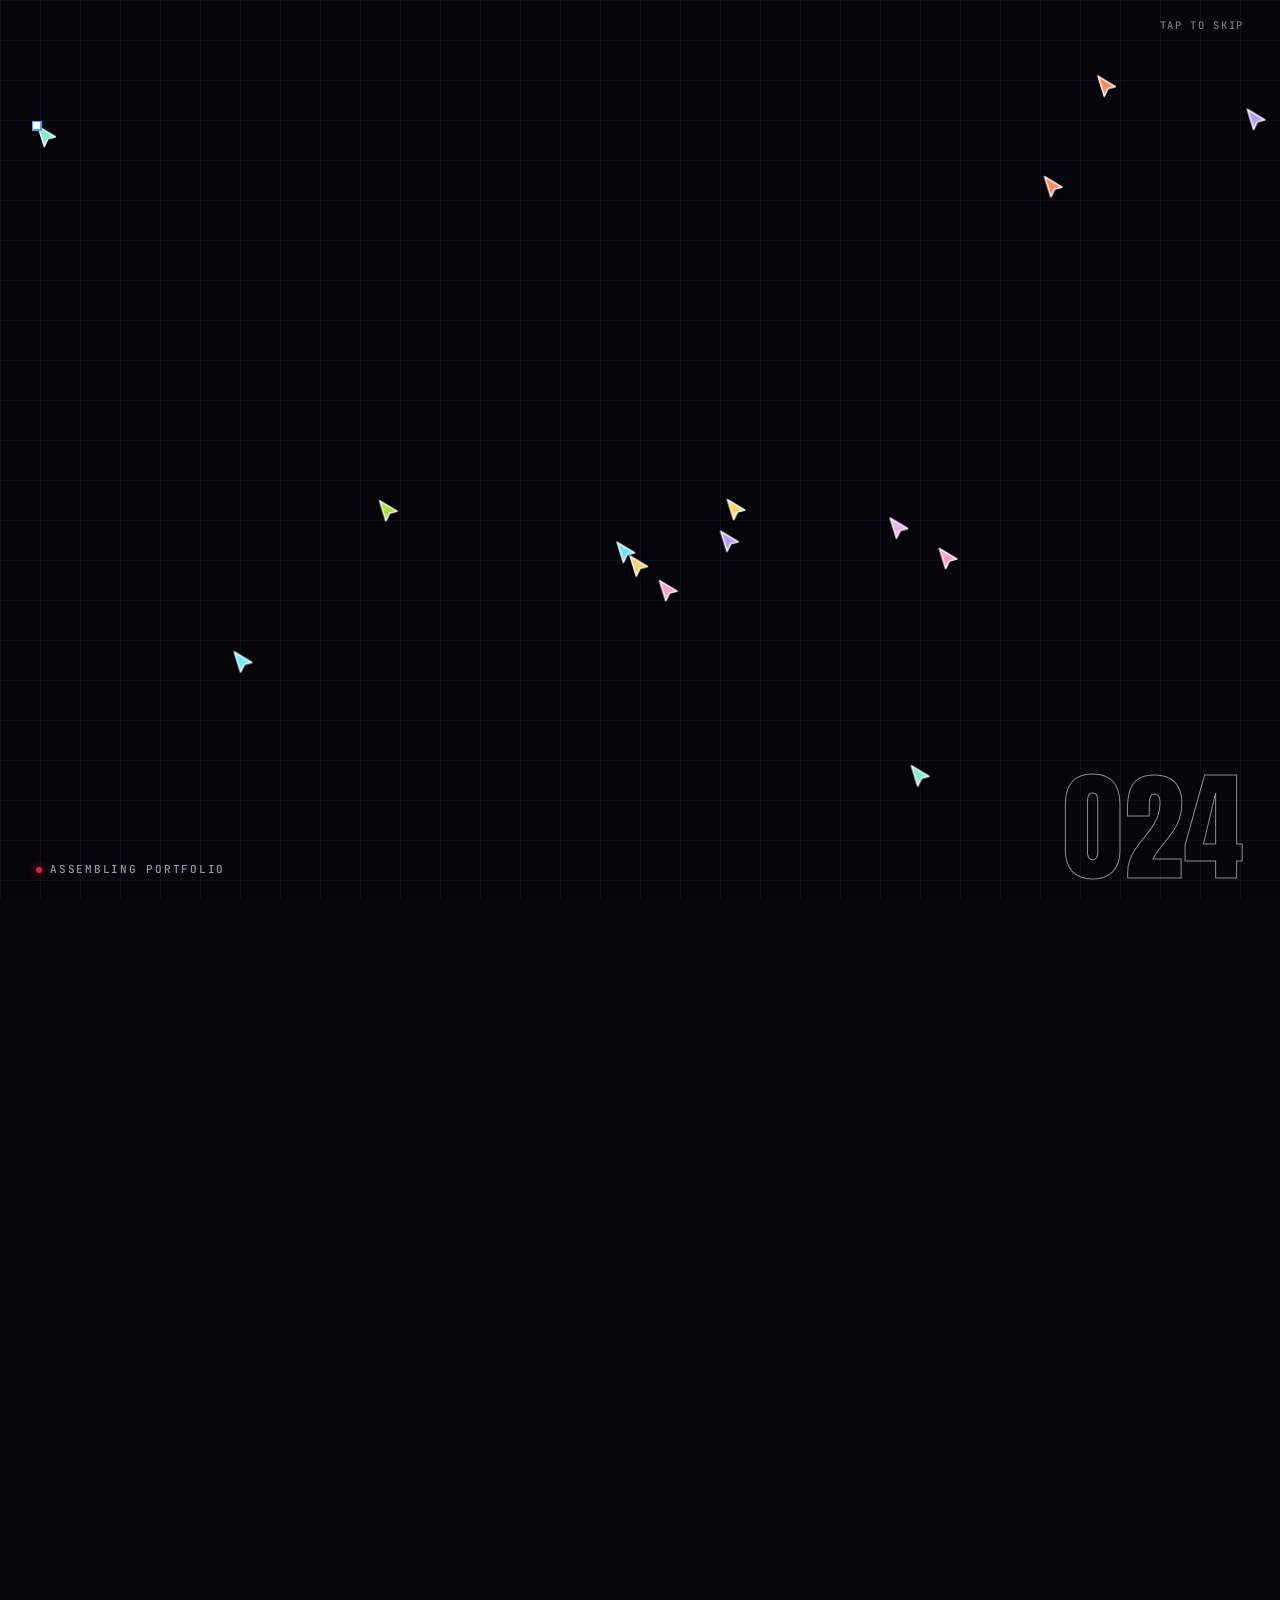
==== commit be86d0a4: "Update footer text with new design credit" ====
--- a/simple/index.html
+++ b/simple/index.html
@@ -344,7 +344,7 @@
 
 <footer class="footer">
   <p class="to-sketch"><a href="../" data-v="sketch" class="vfoot">&larr; Back to the sketch version</a></p>
-  <p><span>© Sudarshan Das</span> <span class="sep">·</span> <span>Designed &amp; built with Tab</span></p>
+  <p><span>© Sudarshan Das</span> <span class="sep">·</span> <span>Designed &amp; built with🩷By Sudarshan</span></p>
 </footer>
 
 <script src="script.js"></script>
